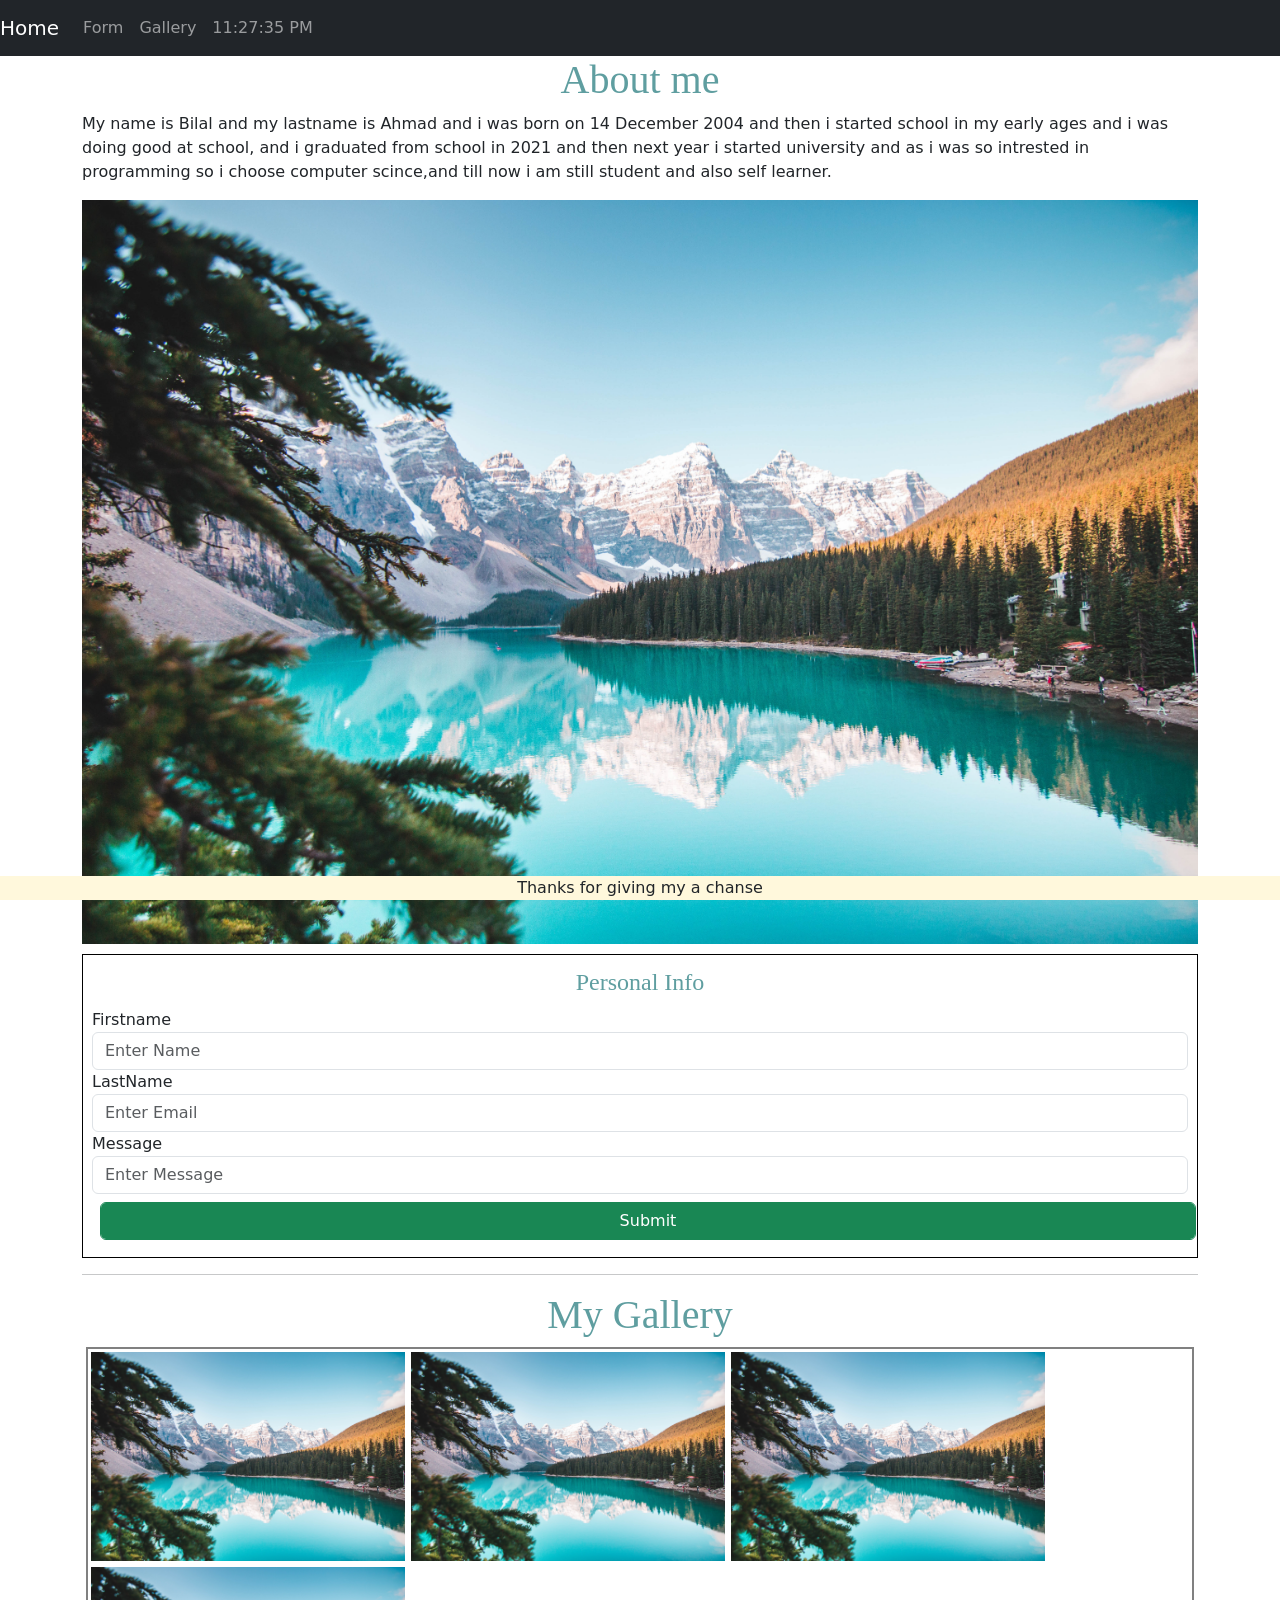
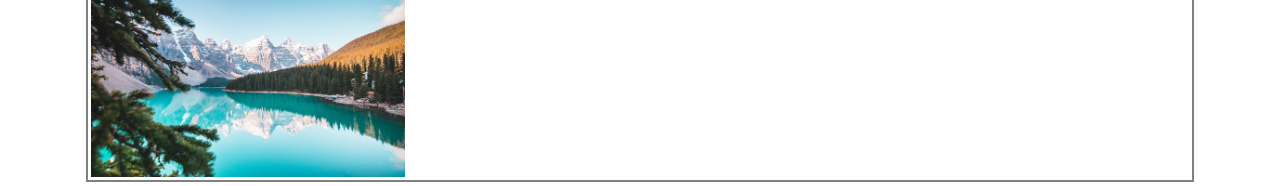
==== index.html @ bf67cea7 "Add files via upload" ====
<!DOCTYPE html>
<html lang="en">
  <head>
    <meta charset="UTF-8" />
    <meta http-equiv="X-UA-Compatible" content="IE=edge" />
    <meta name="viewport" content="width=device-width, initial-scale=1.0" />
    <title>Document</title>
    <link
      href="https://cdn.jsdelivr.net/npm/bootstrap@5.3.0-alpha3/dist/css/bootstrap.min.css"
      rel="stylesheet"
      integrity="sha384-KK94CHFLLe+nY2dmCWGMq91rCGa5gtU4mk92HdvYe+M/SXH301p5ILy+dN9+nJOZ"
      crossorigin="anonymous"
    />
    <script
      src="https://cdn.jsdelivr.net/npm/bootstrap@5.3.0-alpha3/dist/js/bootstrap.bundle.min.js"
      integrity="sha384-ENjdO4Dr2bkBIFxQpeoTz1HIcje39Wm4jDKdf19U8gI4ddQ3GYNS7NTKfAdVQSZe"
      crossorigin="anonymous"
    ></script>
    <link rel="stylesheet" href="style.css" />
  </head>
  <body>
    <nav class="navbar navbar-expand navbar-dark bg-dark sticky-top">
      <a class="navbar-brand" href="#about_me">Home</a>
      <div>
        <ul class="navbar-nav mr-auto">
          <li class="nav-item">
            <a class="nav-link" href="#form">Form</a>
          </li>
          <li class="nav-item">
            <a class="nav-link" href="#gallery">Gallery</a>
          </li>
          <li nav-item>
            <span id="time" class="nav-link"></span>
          </li>
        </ul>
      </div>
    </nav>
    <div class="container">
      <div id="about_me">
        <h1 class="title">About me</h1>
        <p>
          My name is Bilal and my lastname is Ahmad and i was born on 14
          December 2004 and then i started school in my early ages and i was
          doing good at school, and i graduated from school in 2021 and then
          next year i started university and as i was so intrested in
          programming so i choose computer scince,and till now i am still
          student and also self learner.
        </p>
      </div>
      <div>
        <a href="nature.jpg"
          ><img src="nature.jpg" alt="Nature" height="auto" width="100%"
        /></a>
      </div>
      <div id="form">
        <form class="myform">
          <legend class="title">Personal Info</legend>
          <fieldset>
            <label for="first_name">Firstname</label>
            <input
              type="text"
              name="first_name"
              class="form-control"
              placeholder="Enter Name"
            />
            <label for="last_name">LastName</label>
            <input
              type="email"
              name="email"
              class="form-control"
              placeholder="Enter Email"
            />
            <label for="message">Message</label>
            <input
              type="text"
              name="message"
              class="form-control"
              placeholder="Enter Message"
            />
            <input type="submit" class="btn btn-success form-control m-2" />
          </fieldset>
        </form>
      </div>
      <hr />
      <div id="gallery">
        <h1 class="title">My Gallery</h1>
        <div class="gallery">
          <a href="nature.jpg"
            ><img class="image" src="nature.jpg" alt="Nature"
          /></a>
          <a href="nature.jpg"
            ><img class="image" src="nature.jpg" alt="Nature"
          /></a>
          <a href="nature.jpg"
            ><img class="image" src="nature.jpg" alt="Nature"
          /></a>
          <a href="nature.jpg"
            ><img class="image" src="nature.jpg" alt="Nature"
          /></a>
        </div>
      </div>
    </div>
    <footer>Thanks for giving my a chanse</footer>
    <script src="script.js"></script>
  </body>
</html>
---- style.css ----
.title {
  text-align: center;
  color: cadetblue;
  font-family: Georgia, "Times New Roman", Times, serif;
}
.myform {
  border: solid 1px black;
  margin-top: 10px;
  padding: 9px;
}
.gallery {
  display: flex;
  flex-wrap: wrap;
  border: solid 2px gray;
  margin: 4px;
}
.image {
  width: 320px;
  height: auto;
  padding: 3px;
}
footer {
  background-color: cornsilk;
  bottom: 0;
  position: fixed;
  width: 100%;
  text-align: center;
}
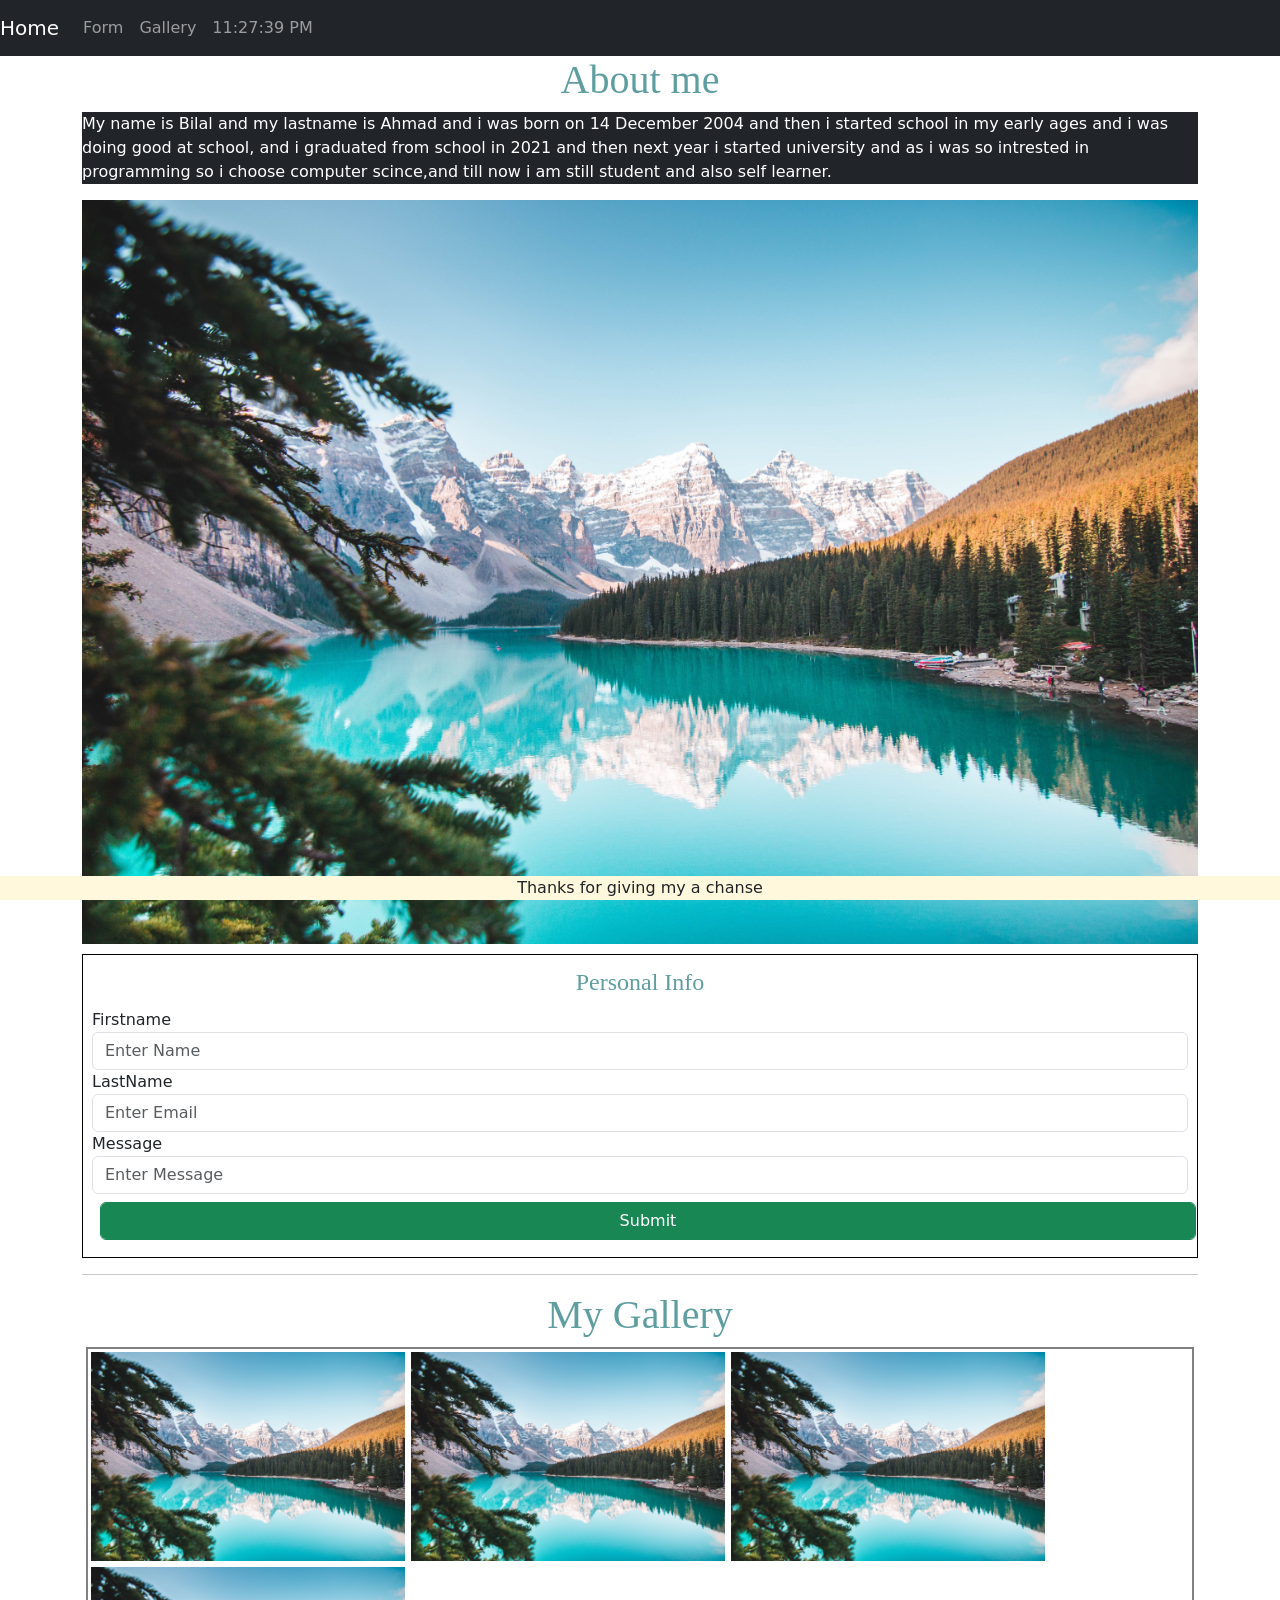
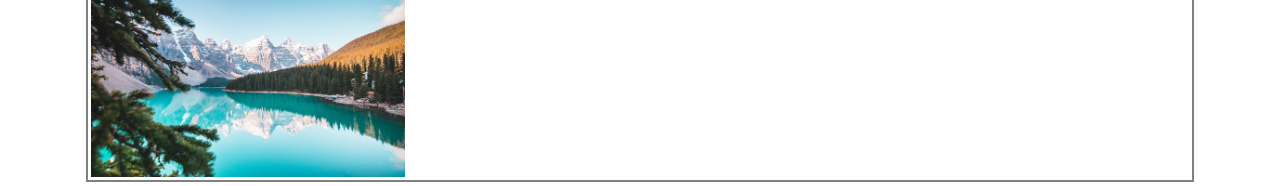
==== commit 37ac25ab: "changed" ====
--- a/index.html
+++ b/index.html
@@ -38,7 +38,7 @@
     <div class="container">
       <div id="about_me">
         <h1 class="title">About me</h1>
-        <p>
+        <p class="text-bg-dark">
           My name is Bilal and my lastname is Ahmad and i was born on 14
           December 2004 and then i started school in my early ages and i was
           doing good at school, and i graduated from school in 2021 and then
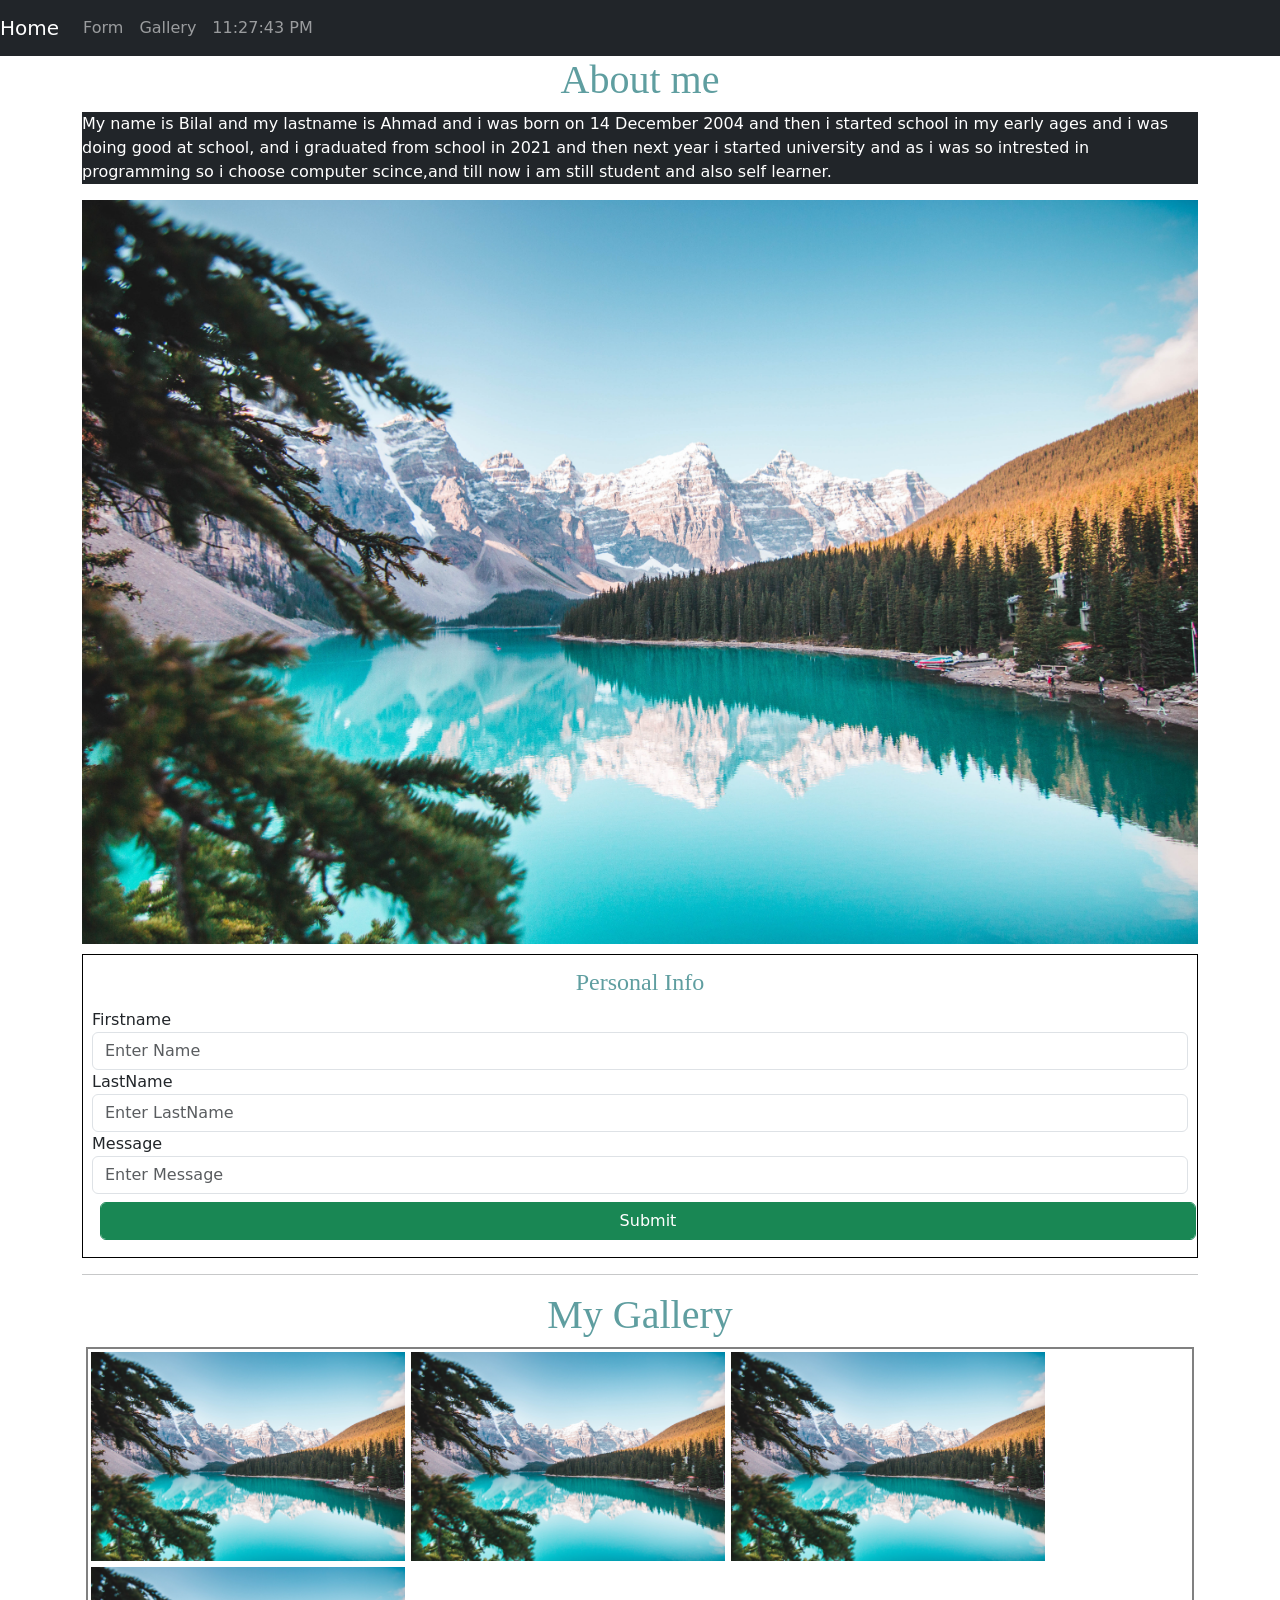
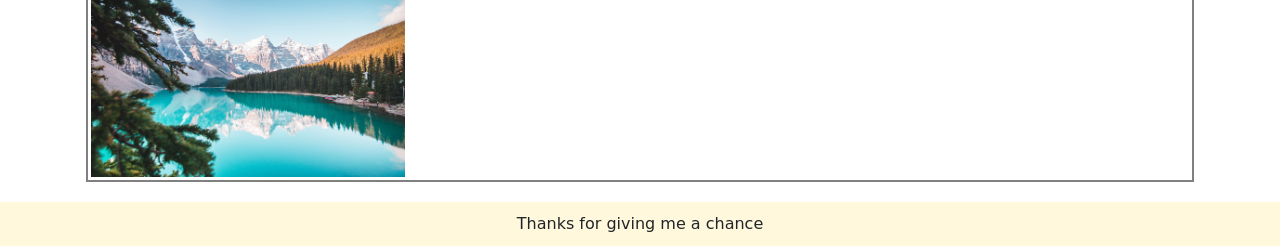
==== commit e51d5f2f: "Add project configuration and enhance website functionality -Key features implemented: -Added compre" ====
--- a/index.html
+++ b/index.html
@@ -1,106 +1,106 @@
-<!DOCTYPE html>
-<html lang="en">
-  <head>
-    <meta charset="UTF-8" />
-    <meta http-equiv="X-UA-Compatible" content="IE=edge" />
-    <meta name="viewport" content="width=device-width, initial-scale=1.0" />
-    <title>Document</title>
-    <link
-      href="https://cdn.jsdelivr.net/npm/bootstrap@5.3.0-alpha3/dist/css/bootstrap.min.css"
-      rel="stylesheet"
-      integrity="sha384-KK94CHFLLe+nY2dmCWGMq91rCGa5gtU4mk92HdvYe+M/SXH301p5ILy+dN9+nJOZ"
-      crossorigin="anonymous"
-    />
-    <script
-      src="https://cdn.jsdelivr.net/npm/bootstrap@5.3.0-alpha3/dist/js/bootstrap.bundle.min.js"
-      integrity="sha384-ENjdO4Dr2bkBIFxQpeoTz1HIcje39Wm4jDKdf19U8gI4ddQ3GYNS7NTKfAdVQSZe"
-      crossorigin="anonymous"
-    ></script>
-    <link rel="stylesheet" href="style.css" />
-  </head>
-  <body>
-    <nav class="navbar navbar-expand navbar-dark bg-dark sticky-top">
-      <a class="navbar-brand" href="#about_me">Home</a>
-      <div>
-        <ul class="navbar-nav mr-auto">
-          <li class="nav-item">
-            <a class="nav-link" href="#form">Form</a>
-          </li>
-          <li class="nav-item">
-            <a class="nav-link" href="#gallery">Gallery</a>
-          </li>
-          <li nav-item>
-            <span id="time" class="nav-link"></span>
-          </li>
-        </ul>
-      </div>
-    </nav>
-    <div class="container">
-      <div id="about_me">
-        <h1 class="title">About me</h1>
-        <p class="text-bg-dark">
-          My name is Bilal and my lastname is Ahmad and i was born on 14
-          December 2004 and then i started school in my early ages and i was
-          doing good at school, and i graduated from school in 2021 and then
-          next year i started university and as i was so intrested in
-          programming so i choose computer scince,and till now i am still
-          student and also self learner.
-        </p>
-      </div>
-      <div>
-        <a href="nature.jpg"
-          ><img src="nature.jpg" alt="Nature" height="auto" width="100%"
-        /></a>
-      </div>
-      <div id="form">
-        <form class="myform">
-          <legend class="title">Personal Info</legend>
-          <fieldset>
-            <label for="first_name">Firstname</label>
-            <input
-              type="text"
-              name="first_name"
-              class="form-control"
-              placeholder="Enter Name"
-            />
-            <label for="last_name">LastName</label>
-            <input
-              type="email"
-              name="email"
-              class="form-control"
-              placeholder="Enter Email"
-            />
-            <label for="message">Message</label>
-            <input
-              type="text"
-              name="message"
-              class="form-control"
-              placeholder="Enter Message"
-            />
-            <input type="submit" class="btn btn-success form-control m-2" />
-          </fieldset>
-        </form>
-      </div>
-      <hr />
-      <div id="gallery">
-        <h1 class="title">My Gallery</h1>
-        <div class="gallery">
-          <a href="nature.jpg"
-            ><img class="image" src="nature.jpg" alt="Nature"
-          /></a>
-          <a href="nature.jpg"
-            ><img class="image" src="nature.jpg" alt="Nature"
-          /></a>
-          <a href="nature.jpg"
-            ><img class="image" src="nature.jpg" alt="Nature"
-          /></a>
-          <a href="nature.jpg"
-            ><img class="image" src="nature.jpg" alt="Nature"
-          /></a>
-        </div>
-      </div>
-    </div>
-    <footer>Thanks for giving my a chanse</footer>
-    <script src="script.js"></script>
-  </body>
-</html>
+<!DOCTYPE html>
+<html lang="en">
+  <head>
+    <meta charset="UTF-8" />
+    <meta http-equiv="X-UA-Compatible" content="IE=edge" />
+    <meta name="viewport" content="width=device-width, initial-scale=1.0" />
+    <title>Document</title>
+    <link
+      href="https://cdn.jsdelivr.net/npm/bootstrap@5.3.0-alpha3/dist/css/bootstrap.min.css"
+      rel="stylesheet"
+      integrity="sha384-KK94CHFLLe+nY2dmCWGMq91rCGa5gtU4mk92HdvYe+M/SXH301p5ILy+dN9+nJOZ"
+      crossorigin="anonymous"
+    />
+    <script
+      src="https://cdn.jsdelivr.net/npm/bootstrap@5.3.0-alpha3/dist/js/bootstrap.bundle.min.js"
+      integrity="sha384-ENjdO4Dr2bkBIFxQpeoTz1HIcje39Wm4jDKdf19U8gI4ddQ3GYNS7NTKfAdVQSZe"
+      crossorigin="anonymous"
+    ></script>
+    <link rel="stylesheet" href="style.css" />
+  </head>
+  <body>
+    <nav class="navbar navbar-expand navbar-dark bg-dark sticky-top">
+      <a class="navbar-brand" href="#about_me">Home</a>
+      <div>
+        <ul class="navbar-nav mr-auto">
+          <li class="nav-item">
+            <a class="nav-link" href="#form">Form</a>
+          </li>
+          <li class="nav-item">
+            <a class="nav-link" href="#gallery">Gallery</a>
+          </li>
+          <li class="nav-item">
+            <span id="time" class="nav-link"></span>
+          </li>
+        </ul>
+      </div>
+    </nav>
+    <div class="container">
+      <div id="about_me">
+        <h1 class="title">About me</h1>
+        <p class="text-bg-dark">
+          My name is Bilal and my lastname is Ahmad and i was born on 14
+          December 2004 and then i started school in my early ages and i was
+          doing good at school, and i graduated from school in 2021 and then
+          next year i started university and as i was so intrested in
+          programming so i choose computer scince,and till now i am still
+          student and also self learner.
+        </p>
+      </div>
+      <div>
+        <a href="nature.jpg"
+          ><img src="nature.jpg" alt="Nature" height="auto" width="100%"
+        /></a>
+      </div>
+      <div id="form">
+        <form class="myform">
+          <legend class="title">Personal Info</legend>
+          <fieldset>
+            <label for="first_name">Firstname</label>
+            <input
+              type="text"
+              name="first_name"
+              class="form-control"
+              placeholder="Enter Name"
+            />
+            <label for="last_name">LastName</label>
+            <input
+              type="text"
+              name="last_name"
+              class="form-control"
+              placeholder="Enter LastName"
+            />
+            <label for="message">Message</label>
+            <input
+              type="text"
+              name="message"
+              class="form-control"
+              placeholder="Enter Message"
+            />
+            <button type="submit" class="btn btn-success form-control m-2">Submit</button>
+          </fieldset>
+        </form>
+      </div>
+      <hr />
+      <div id="gallery">
+        <h1 class="title">My Gallery</h1>
+        <div class="gallery">
+          <a href="nature.jpg"
+            ><img class="image" src="nature.jpg" alt="Nature"
+          /></a>
+          <a href="nature.jpg"
+            ><img class="image" src="nature.jpg" alt="Nature"
+          /></a>
+          <a href="nature.jpg"
+            ><img class="image" src="nature.jpg" alt="Nature"
+          /></a>
+          <a href="nature.jpg"
+            ><img class="image" src="nature.jpg" alt="Nature"
+          /></a>
+        </div>
+      </div>
+    </div>
+    <footer class="footer">Thanks for giving me a chance</footer>
+    <script src="script.js"></script>
+  </body>
+</html>
--- a/style.css
+++ b/style.css
@@ -1,28 +1,40 @@
-.title {
-  text-align: center;
-  color: cadetblue;
-  font-family: Georgia, "Times New Roman", Times, serif;
-}
-.myform {
-  border: solid 1px black;
-  margin-top: 10px;
-  padding: 9px;
-}
-.gallery {
-  display: flex;
-  flex-wrap: wrap;
-  border: solid 2px gray;
-  margin: 4px;
-}
-.image {
-  width: 320px;
-  height: auto;
-  padding: 3px;
-}
-footer {
-  background-color: cornsilk;
-  bottom: 0;
-  position: fixed;
-  width: 100%;
-  text-align: center;
-}
+.title {
+  text-align: center;
+  color: cadetblue;
+  font-family: Georgia, "Times New Roman", Times, serif;
+}
+.myform {
+  border: solid 1px black;
+  margin-top: 10px;
+  padding: 9px;
+}
+.gallery {
+  display: flex;
+  flex-wrap: wrap;
+  border: solid 2px gray;
+  margin: 4px;
+}
+.image {
+  width: 320px;
+  height: auto;
+  padding: 3px;
+}
+footer {
+  background-color: cornsilk;
+  text-align: center;
+  padding: 10px 0;
+  margin-top: 20px;
+}
+
+@media (max-width: 768px) {
+  .navbar-brand {
+    font-size: 14px;
+  }
+  .image {
+    width: 100%;
+    max-width: 320px;
+  }
+  footer {
+    position: relative;
+  }
+}
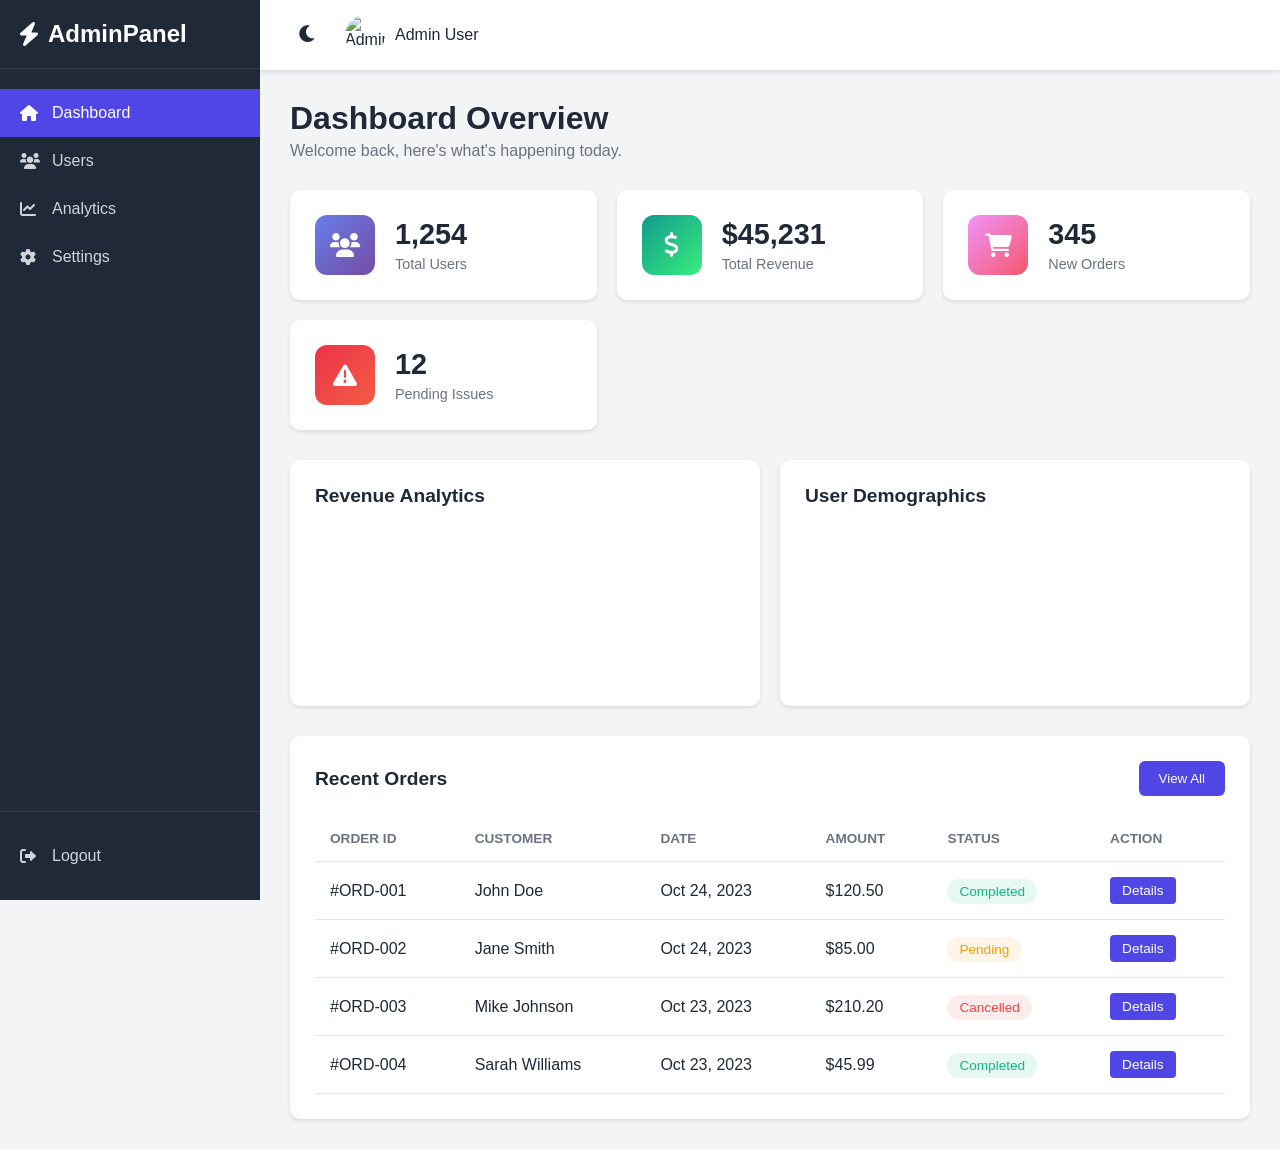
==== commit 88be800b: "update branch" ====
--- a/index.html
+++ b/index.html
@@ -1,106 +1,170 @@
 <!DOCTYPE html>
 <html lang="en">
-  <head>
-    <meta charset="UTF-8" />
-    <meta http-equiv="X-UA-Compatible" content="IE=edge" />
-    <meta name="viewport" content="width=device-width, initial-scale=1.0" />
-    <title>Document</title>
-    <link
-      href="https://cdn.jsdelivr.net/npm/bootstrap@5.3.0-alpha3/dist/css/bootstrap.min.css"
-      rel="stylesheet"
-      integrity="sha384-KK94CHFLLe+nY2dmCWGMq91rCGa5gtU4mk92HdvYe+M/SXH301p5ILy+dN9+nJOZ"
-      crossorigin="anonymous"
-    />
-    <script
-      src="https://cdn.jsdelivr.net/npm/bootstrap@5.3.0-alpha3/dist/js/bootstrap.bundle.min.js"
-      integrity="sha384-ENjdO4Dr2bkBIFxQpeoTz1HIcje39Wm4jDKdf19U8gI4ddQ3GYNS7NTKfAdVQSZe"
-      crossorigin="anonymous"
-    ></script>
-    <link rel="stylesheet" href="style.css" />
-  </head>
-  <body>
-    <nav class="navbar navbar-expand navbar-dark bg-dark sticky-top">
-      <a class="navbar-brand" href="#about_me">Home</a>
-      <div>
-        <ul class="navbar-nav mr-auto">
-          <li class="nav-item">
-            <a class="nav-link" href="#form">Form</a>
-          </li>
-          <li class="nav-item">
-            <a class="nav-link" href="#gallery">Gallery</a>
-          </li>
-          <li class="nav-item">
-            <span id="time" class="nav-link"></span>
-          </li>
-        </ul>
-      </div>
-    </nav>
+<head>
+    <meta charset="UTF-8">
+    <meta name="viewport" content="width=device-width, initial-scale=1.0">
+    <title>Admin Dashboard</title>
+    <link href="https://cdnjs.cloudflare.com/ajax/libs/font-awesome/6.0.0/css/all.min.css" rel="stylesheet">
+    <script src="https://cdn.jsdelivr.net/npm/chart.js"></script>
+    <link rel="stylesheet" href="style.css">
+</head>
+<body>
     <div class="container">
-      <div id="about_me">
-        <h1 class="title">About me</h1>
-        <p class="text-bg-dark">
-          My name is Bilal and my lastname is Ahmad and i was born on 14
-          December 2004 and then i started school in my early ages and i was
-          doing good at school, and i graduated from school in 2021 and then
-          next year i started university and as i was so intrested in
-          programming so i choose computer scince,and till now i am still
-          student and also self learner.
-        </p>
-      </div>
-      <div>
-        <a href="nature.jpg"
-          ><img src="nature.jpg" alt="Nature" height="auto" width="100%"
-        /></a>
-      </div>
-      <div id="form">
-        <form class="myform">
-          <legend class="title">Personal Info</legend>
-          <fieldset>
-            <label for="first_name">Firstname</label>
-            <input
-              type="text"
-              name="first_name"
-              class="form-control"
-              placeholder="Enter Name"
-            />
-            <label for="last_name">LastName</label>
-            <input
-              type="text"
-              name="last_name"
-              class="form-control"
-              placeholder="Enter LastName"
-            />
-            <label for="message">Message</label>
-            <input
-              type="text"
-              name="message"
-              class="form-control"
-              placeholder="Enter Message"
-            />
-            <button type="submit" class="btn btn-success form-control m-2">Submit</button>
-          </fieldset>
-        </form>
-      </div>
-      <hr />
-      <div id="gallery">
-        <h1 class="title">My Gallery</h1>
-        <div class="gallery">
-          <a href="nature.jpg"
-            ><img class="image" src="nature.jpg" alt="Nature"
-          /></a>
-          <a href="nature.jpg"
-            ><img class="image" src="nature.jpg" alt="Nature"
-          /></a>
-          <a href="nature.jpg"
-            ><img class="image" src="nature.jpg" alt="Nature"
-          /></a>
-          <a href="nature.jpg"
-            ><img class="image" src="nature.jpg" alt="Nature"
-          /></a>
-        </div>
-      </div>
+        <aside class="sidebar" id="sidebar">
+            <div class="sidebar-header">
+                <h2><i class="fas fa-bolt"></i> AdminPanel</h2>
+                <button class="close-btn" id="closeSidebar"><i class="fas fa-times"></i></button>
+            </div>
+            <nav class="sidebar-nav">
+                <a href="#" class="nav-item active" data-page="dashboard">
+                    <i class="fas fa-home"></i> Dashboard
+                </a>
+                <a href="#" class="nav-item" data-page="users">
+                    <i class="fas fa-users"></i> Users
+                </a>
+                <a href="#" class="nav-item" data-page="analytics">
+                    <i class="fas fa-chart-line"></i> Analytics
+                </a>
+                <a href="#" class="nav-item" data-page="settings">
+                    <i class="fas fa-cog"></i> Settings
+                </a>
+            </nav>
+            <div class="sidebar-footer">
+                <a href="#" class="nav-item logout">
+                    <i class="fas fa-sign-out-alt"></i> Logout
+                </a>
+            </div>
+        </aside>
+
+        <main class="main-content">
+            <header class="top-header">
+                <button class="menu-toggle" id="menuToggle">
+                    <i class="fas fa-bars"></i>
+                </button>
+                <div class="header-right">
+                    <button class="theme-toggle" id="themeToggle">
+                        <i class="fas fa-moon"></i>
+                    </button>
+                    <div class="user-profile">
+                        <img src="https://ui-avatars.com/api/?name=Admin+User&background=0D8ABC&color=fff" alt="Admin">
+                        <span>Admin User</span>
+                    </div>
+                </div>
+            </header>
+
+            <div class="content-wrapper">
+                <div class="page-header">
+                    <h1>Dashboard Overview</h1>
+                    <p>Welcome back, here's what's happening today.</p>
+                </div>
+
+                <div class="stats-grid">
+                    <div class="stat-card">
+                        <div class="stat-icon blue">
+                            <i class="fas fa-users"></i>
+                        </div>
+                        <div class="stat-info">
+                            <h3>1,254</h3>
+                            <p>Total Users</p>
+                        </div>
+                    </div>
+                    <div class="stat-card">
+                        <div class="stat-icon green">
+                            <i class="fas fa-dollar-sign"></i>
+                        </div>
+                        <div class="stat-info">
+                            <h3>$45,231</h3>
+                            <p>Total Revenue</p>
+                        </div>
+                    </div>
+                    <div class="stat-card">
+                        <div class="stat-icon orange">
+                            <i class="fas fa-shopping-cart"></i>
+                        </div>
+                        <div class="stat-info">
+                            <h3>345</h3>
+                            <p>New Orders</p>
+                        </div>
+                    </div>
+                    <div class="stat-card">
+                        <div class="stat-icon red">
+                            <i class="fas fa-exclamation-triangle"></i>
+                        </div>
+                        <div class="stat-info">
+                            <h3>12</h3>
+                            <p>Pending Issues</p>
+                        </div>
+                    </div>
+                </div>
+
+                <div class="charts-grid">
+                    <div class="chart-container">
+                        <h3>Revenue Analytics</h3>
+                        <canvas id="revenueChart"></canvas>
+                    </div>
+                    <div class="chart-container">
+                        <h3>User Demographics</h3>
+                        <canvas id="userChart"></canvas>
+                    </div>
+                </div>
+
+                <div class="table-container">
+                    <div class="table-header">
+                        <h3>Recent Orders</h3>
+                        <button class="btn-primary">View All</button>
+                    </div>
+                    <div class="table-responsive">
+                        <table>
+                            <thead>
+                                <tr>
+                                    <th>Order ID</th>
+                                    <th>Customer</th>
+                                    <th>Date</th>
+                                    <th>Amount</th>
+                                    <th>Status</th>
+                                    <th>Action</th>
+                                </tr>
+                            </thead>
+                            <tbody>
+                                <tr>
+                                    <td>#ORD-001</td>
+                                    <td>John Doe</td>
+                                    <td>Oct 24, 2023</td>
+                                    <td>$120.50</td>
+                                    <td><span class="status-badge completed">Completed</span></td>
+                                    <td><button class="btn-sm">Details</button></td>
+                                </tr>
+                                <tr>
+                                    <td>#ORD-002</td>
+                                    <td>Jane Smith</td>
+                                    <td>Oct 24, 2023</td>
+                                    <td>$85.00</td>
+                                    <td><span class="status-badge pending">Pending</span></td>
+                                    <td><button class="btn-sm">Details</button></td>
+                                </tr>
+                                <tr>
+                                    <td>#ORD-003</td>
+                                    <td>Mike Johnson</td>
+                                    <td>Oct 23, 2023</td>
+                                    <td>$210.20</td>
+                                    <td><span class="status-badge cancelled">Cancelled</span></td>
+                                    <td><button class="btn-sm">Details</button></td>
+                                </tr>
+                                <tr>
+                                    <td>#ORD-004</td>
+                                    <td>Sarah Williams</td>
+                                    <td>Oct 23, 2023</td>
+                                    <td>$45.99</td>
+                                    <td><span class="status-badge completed">Completed</span></td>
+                                    <td><button class="btn-sm">Details</button></td>
+                                </tr>
+                            </tbody>
+                        </table>
+                    </div>
+                </div>
+            </div>
+        </main>
     </div>
-    <footer class="footer">Thanks for giving me a chance</footer>
     <script src="script.js"></script>
-  </body>
+</body>
 </html>
--- a/style.css
+++ b/style.css
@@ -1,40 +1,391 @@
-.title {
-  text-align: center;
-  color: cadetblue;
-  font-family: Georgia, "Times New Roman", Times, serif;
-}
-.myform {
-  border: solid 1px black;
-  margin-top: 10px;
-  padding: 9px;
-}
-.gallery {
-  display: flex;
-  flex-wrap: wrap;
-  border: solid 2px gray;
-  margin: 4px;
-}
-.image {
-  width: 320px;
-  height: auto;
-  padding: 3px;
-}
-footer {
-  background-color: cornsilk;
-  text-align: center;
-  padding: 10px 0;
-  margin-top: 20px;
+* {
+    margin: 0;
+    padding: 0;
+    box-sizing: border-box;
+}
+
+:root {
+    --primary-color: #4f46e5;
+    --secondary-color: #818cf8;
+    --bg-color: #f3f4f6;
+    --sidebar-bg: #1f2937;
+    --text-color: #1f2937;
+    --text-light: #6b7280;
+    --card-bg: #ffffff;
+    --border-color: #e5e7eb;
+    --success: #10b981;
+    --warning: #f59e0b;
+    --danger: #ef4444;
+    --info: #3b82f6;
+}
+
+.dark-theme {
+    --bg-color: #111827;
+    --text-color: #f9fafb;
+    --text-light: #9ca3af;
+    --card-bg: #1f2937;
+    --border-color: #374151;
+}
+
+body {
+    font-family: 'Segoe UI', Tahoma, Geneva, Verdana, sans-serif;
+    background-color: var(--bg-color);
+    color: var(--text-color);
+    transition: all 0.3s ease;
+}
+
+.container {
+    display: flex;
+    min-height: 100vh;
+}
+
+/* Sidebar Styles */
+.sidebar {
+    width: 260px;
+    background-color: var(--sidebar-bg);
+    color: white;
+    position: fixed;
+    height: 100vh;
+    overflow-y: auto;
+    transition: transform 0.3s ease;
+    z-index: 1000;
+}
+
+.sidebar-header {
+    padding: 20px;
+    border-bottom: 1px solid rgba(255,255,255,0.1);
+    display: flex;
+    justify-content: space-between;
+    align-items: center;
+}
+
+.sidebar-header h2 {
+    font-size: 1.5rem;
+    display: flex;
+    align-items: center;
+    gap: 10px;
+}
+
+.close-btn {
+    background: none;
+    border: none;
+    color: white;
+    font-size: 1.2rem;
+    cursor: pointer;
+    display: none;
+}
+
+.sidebar-nav {
+    padding: 20px 0;
+}
+
+.nav-item {
+    display: flex;
+    align-items: center;
+    padding: 15px 20px;
+    color: #d1d5db;
+    text-decoration: none;
+    transition: all 0.3s ease;
+    gap: 12px;
+}
+
+.nav-item:hover,
+.nav-item.active {
+    background-color: var(--primary-color);
+    color: white;
+}
+
+.nav-item i {
+    width: 20px;
+}
+
+.sidebar-footer {
+    position: absolute;
+    bottom: 0;
+    width: 100%;
+    padding: 20px 0;
+    border-top: 1px solid rgba(255,255,255,0.1);
+}
+
+/* Main Content */
+.main-content {
+    flex: 1;
+    margin-left: 260px;
+    transition: margin-left 0.3s ease;
+}
+
+.top-header {
+    background-color: var(--card-bg);
+    padding: 15px 30px;
+    display: flex;
+    justify-content: space-between;
+    align-items: center;
+    box-shadow: 0 2px 4px rgba(0,0,0,0.1);
+    position: sticky;
+    top: 0;
+    z-index: 100;
+}
+
+.menu-toggle {
+    background: none;
+    border: none;
+    font-size: 1.5rem;
+    color: var(--text-color);
+    cursor: pointer;
+    display: none;
+}
+
+.header-right {
+    display: flex;
+    align-items: center;
+    gap: 20px;
+}
+
+.theme-toggle {
+    background: none;
+    border: none;
+    font-size: 1.2rem;
+    color: var(--text-color);
+    cursor: pointer;
+    padding: 8px;
+    border-radius: 50%;
+    transition: background 0.3s ease;
+}
+
+.theme-toggle:hover {
+    background-color: var(--bg-color);
+}
+
+.user-profile {
+    display: flex;
+    align-items: center;
+    gap: 10px;
+}
+
+.user-profile img {
+    width: 40px;
+    height: 40px;
+    border-radius: 50%;
+}
+
+/* Content Wrapper */
+.content-wrapper {
+    padding: 30px;
+}
+
+.page-header {
+    margin-bottom: 30px;
+}
+
+.page-header h1 {
+    font-size: 2rem;
+    margin-bottom: 5px;
+}
+
+.page-header p {
+    color: var(--text-light);
+}
+
+/* Stats Grid */
+.stats-grid {
+    display: grid;
+    grid-template-columns: repeat(auto-fit, minmax(240px, 1fr));
+    gap: 20px;
+    margin-bottom: 30px;
+}
+
+.stat-card {
+    background-color: var(--card-bg);
+    border-radius: 10px;
+    padding: 25px;
+    display: flex;
+    align-items: center;
+    gap: 20px;
+    box-shadow: 0 2px 4px rgba(0,0,0,0.1);
+    transition: transform 0.3s ease;
+}
+
+.stat-card:hover {
+    transform: translateY(-5px);
+}
+
+.stat-icon {
+    width: 60px;
+    height: 60px;
+    border-radius: 12px;
+    display: flex;
+    align-items: center;
+    justify-content: center;
+    font-size: 1.5rem;
+    color: white;
+}
+
+.stat-icon.blue { background: linear-gradient(135deg, #667eea, #764ba2); }
+.stat-icon.green { background: linear-gradient(135deg, #11998e, #38ef7d); }
+.stat-icon.orange { background: linear-gradient(135deg, #f093fb, #f5576c); }
+.stat-icon.red { background: linear-gradient(135deg, #eb3349, #f45c43); }
+
+.stat-info h3 {
+    font-size: 1.8rem;
+    margin-bottom: 5px;
+}
+
+.stat-info p {
+    color: var(--text-light);
+    font-size: 0.9rem;
+}
+
+/* Charts Grid */
+.charts-grid {
+    display: grid;
+    grid-template-columns: repeat(auto-fit, minmax(400px, 1fr));
+    gap: 20px;
+    margin-bottom: 30px;
+}
+
+.chart-container {
+    background-color: var(--card-bg);
+    border-radius: 10px;
+    padding: 25px;
+    box-shadow: 0 2px 4px rgba(0,0,0,0.1);
+}
+
+.chart-container h3 {
+    margin-bottom: 20px;
+    font-size: 1.2rem;
+}
+
+/* Table Container */
+.table-container {
+    background-color: var(--card-bg);
+    border-radius: 10px;
+    padding: 25px;
+    box-shadow: 0 2px 4px rgba(0,0,0,0.1);
+}
+
+.table-header {
+    display: flex;
+    justify-content: space-between;
+    align-items: center;
+    margin-bottom: 20px;
+}
+
+.table-header h3 {
+    font-size: 1.2rem;
+}
+
+.btn-primary {
+    background-color: var(--primary-color);
+    color: white;
+    border: none;
+    padding: 10px 20px;
+    border-radius: 6px;
+    cursor: pointer;
+    transition: background 0.3s ease;
+}
+
+.btn-primary:hover {
+    background-color: var(--secondary-color);
+}
+
+.table-responsive {
+    overflow-x: auto;
+}
+
+table {
+    width: 100%;
+    border-collapse: collapse;
+}
+
+th, td {
+    padding: 15px;
+    text-align: left;
+    border-bottom: 1px solid var(--border-color);
+}
+
+th {
+    font-weight: 600;
+    color: var(--text-light);
+    font-size: 0.85rem;
+    text-transform: uppercase;
+}
+
+.status-badge {
+    padding: 5px 12px;
+    border-radius: 20px;
+    font-size: 0.85rem;
+    font-weight: 500;
+}
+
+.status-badge.completed {
+    background-color: rgba(16, 185, 129, 0.1);
+    color: var(--success);
+}
+
+.status-badge.pending {
+    background-color: rgba(245, 158, 11, 0.1);
+    color: var(--warning);
+}
+
+.status-badge.cancelled {
+    background-color: rgba(239, 68, 68, 0.1);
+    color: var(--danger);
+}
+
+.btn-sm {
+    background-color: var(--primary-color);
+    color: white;
+    border: none;
+    padding: 6px 12px;
+    border-radius: 4px;
+    cursor: pointer;
+    font-size: 0.85rem;
+    transition: background 0.3s ease;
+}
+
+.btn-sm:hover {
+    background-color: var(--secondary-color);
+}
+
+/* Responsive Design */
+@media (max-width: 1024px) {
+    .charts-grid {
+        grid-template-columns: 1fr;
+    }
 }
 
 @media (max-width: 768px) {
-  .navbar-brand {
-    font-size: 14px;
-  }
-  .image {
-    width: 100%;
-    max-width: 320px;
-  }
-  footer {
-    position: relative;
-  }
-}
+    .sidebar {
+        transform: translateX(-100%);
+    }
+
+    .sidebar.active {
+        transform: translateX(0);
+    }
+
+    .close-btn {
+        display: block;
+    }
+
+    .main-content {
+        margin-left: 0;
+    }
+
+    .menu-toggle {
+        display: block;
+    }
+
+    .stats-grid {
+        grid-template-columns: 1fr;
+    }
+
+    .table-header {
+        flex-direction: column;
+        gap: 15px;
+        align-items: flex-start;
+    }
+
+    .user-profile span {
+        display: none;
+    }
+}
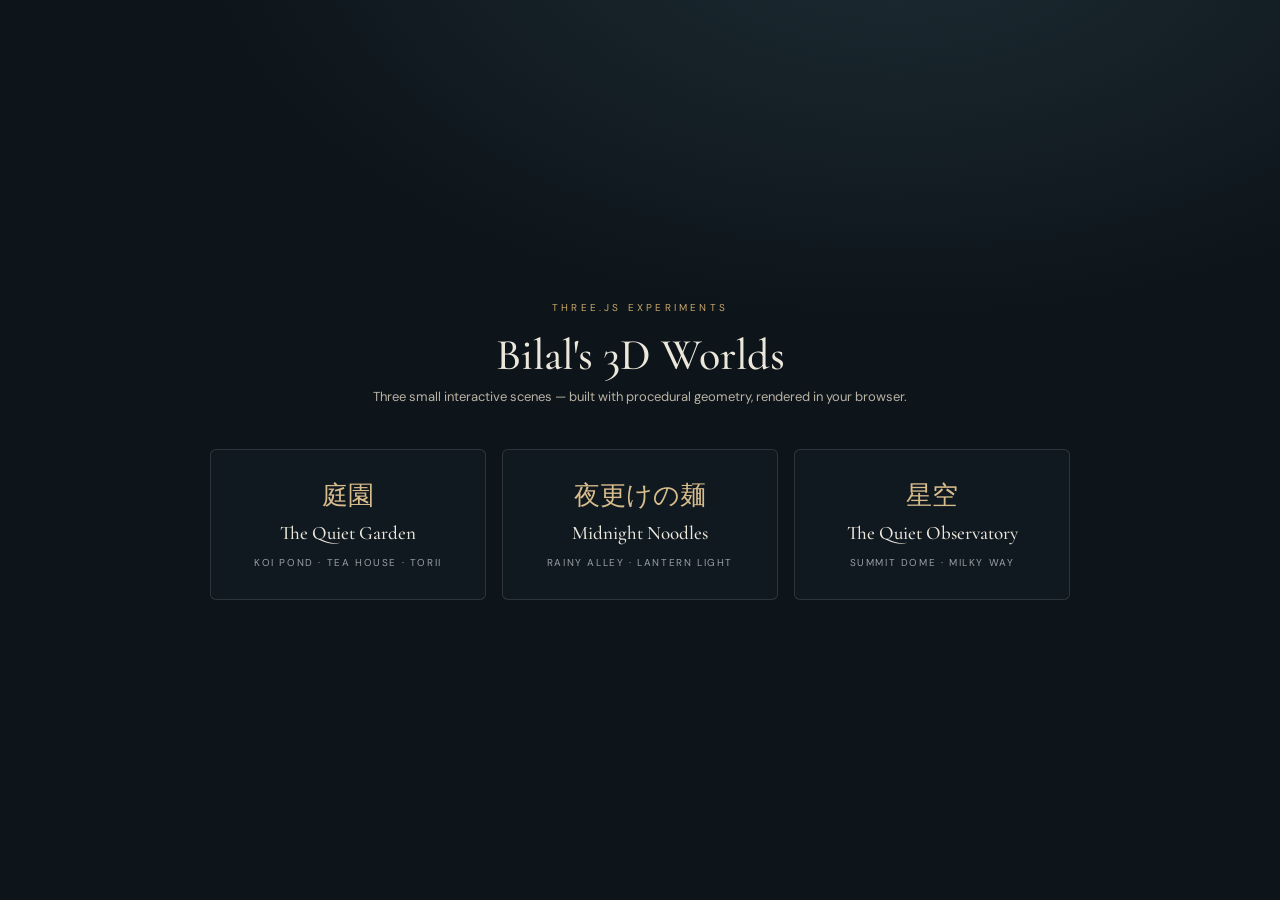
==== commit 931f210a: "Add three Three.js scenes: garden, ramen shop, observatory" ====
--- a/index.html
+++ b/index.html
@@ -1,170 +1,30 @@
-<!DOCTYPE html>
+<!doctype html>
 <html lang="en">
 <head>
-    <meta charset="UTF-8">
-    <meta name="viewport" content="width=device-width, initial-scale=1.0">
-    <title>Admin Dashboard</title>
-    <link href="https://cdnjs.cloudflare.com/ajax/libs/font-awesome/6.0.0/css/all.min.css" rel="stylesheet">
-    <script src="https://cdn.jsdelivr.net/npm/chart.js"></script>
-    <link rel="stylesheet" href="style.css">
+<meta charset="utf-8"><meta name="viewport" content="width=device-width,initial-scale=1">
+<title>Bilal's 3D Worlds</title>
+<style>
+@import url('https://fonts.googleapis.com/css2?family=Cormorant+Garamond:ital,wght@0,400;0,500;1,400&family=DM+Sans:wght@300;400;500&display=swap');
+*{box-sizing:border-box}body{margin:0;min-height:100vh;display:grid;place-items:center;background:radial-gradient(1200px 700px at 70% -10%,#1d2c33,#0d141a 60%);color:#ece7db;font-family:'DM Sans',sans-serif}
+main{width:min(860px,90vw);text-align:center;padding:60px 0}
+.kicker{font-size:10px;letter-spacing:.32em;text-transform:uppercase;color:#c9a86a}
+h1{font:500 44px 'Cormorant Garamond',serif;margin:14px 0 6px}
+p.sub{color:#b9b3a5;font-size:13px;margin:0 0 44px}
+.grid{display:grid;gap:16px;grid-template-columns:repeat(auto-fit,minmax(230px,1fr))}
+a.card{display:block;padding:28px 22px;border:1px solid #ffffff1f;border-radius:6px;background:#121b23b8;text-decoration:none;color:inherit;transition:.25s}
+a.card:hover{transform:translateY(-3px);border-color:#c9a86a66;background:#16212b}
+.card .jp{font:400 26px 'Cormorant Garamond',serif;color:#d8bd8c}
+.card h2{font:500 19px 'Cormorant Garamond',serif;margin:8px 0 6px}
+.card span{font-size:10px;letter-spacing:.16em;text-transform:uppercase;color:#9aa0a6}
+</style>
 </head>
-<body>
-    <div class="container">
-        <aside class="sidebar" id="sidebar">
-            <div class="sidebar-header">
-                <h2><i class="fas fa-bolt"></i> AdminPanel</h2>
-                <button class="close-btn" id="closeSidebar"><i class="fas fa-times"></i></button>
-            </div>
-            <nav class="sidebar-nav">
-                <a href="#" class="nav-item active" data-page="dashboard">
-                    <i class="fas fa-home"></i> Dashboard
-                </a>
-                <a href="#" class="nav-item" data-page="users">
-                    <i class="fas fa-users"></i> Users
-                </a>
-                <a href="#" class="nav-item" data-page="analytics">
-                    <i class="fas fa-chart-line"></i> Analytics
-                </a>
-                <a href="#" class="nav-item" data-page="settings">
-                    <i class="fas fa-cog"></i> Settings
-                </a>
-            </nav>
-            <div class="sidebar-footer">
-                <a href="#" class="nav-item logout">
-                    <i class="fas fa-sign-out-alt"></i> Logout
-                </a>
-            </div>
-        </aside>
-
-        <main class="main-content">
-            <header class="top-header">
-                <button class="menu-toggle" id="menuToggle">
-                    <i class="fas fa-bars"></i>
-                </button>
-                <div class="header-right">
-                    <button class="theme-toggle" id="themeToggle">
-                        <i class="fas fa-moon"></i>
-                    </button>
-                    <div class="user-profile">
-                        <img src="https://ui-avatars.com/api/?name=Admin+User&background=0D8ABC&color=fff" alt="Admin">
-                        <span>Admin User</span>
-                    </div>
-                </div>
-            </header>
-
-            <div class="content-wrapper">
-                <div class="page-header">
-                    <h1>Dashboard Overview</h1>
-                    <p>Welcome back, here's what's happening today.</p>
-                </div>
-
-                <div class="stats-grid">
-                    <div class="stat-card">
-                        <div class="stat-icon blue">
-                            <i class="fas fa-users"></i>
-                        </div>
-                        <div class="stat-info">
-                            <h3>1,254</h3>
-                            <p>Total Users</p>
-                        </div>
-                    </div>
-                    <div class="stat-card">
-                        <div class="stat-icon green">
-                            <i class="fas fa-dollar-sign"></i>
-                        </div>
-                        <div class="stat-info">
-                            <h3>$45,231</h3>
-                            <p>Total Revenue</p>
-                        </div>
-                    </div>
-                    <div class="stat-card">
-                        <div class="stat-icon orange">
-                            <i class="fas fa-shopping-cart"></i>
-                        </div>
-                        <div class="stat-info">
-                            <h3>345</h3>
-                            <p>New Orders</p>
-                        </div>
-                    </div>
-                    <div class="stat-card">
-                        <div class="stat-icon red">
-                            <i class="fas fa-exclamation-triangle"></i>
-                        </div>
-                        <div class="stat-info">
-                            <h3>12</h3>
-                            <p>Pending Issues</p>
-                        </div>
-                    </div>
-                </div>
-
-                <div class="charts-grid">
-                    <div class="chart-container">
-                        <h3>Revenue Analytics</h3>
-                        <canvas id="revenueChart"></canvas>
-                    </div>
-                    <div class="chart-container">
-                        <h3>User Demographics</h3>
-                        <canvas id="userChart"></canvas>
-                    </div>
-                </div>
-
-                <div class="table-container">
-                    <div class="table-header">
-                        <h3>Recent Orders</h3>
-                        <button class="btn-primary">View All</button>
-                    </div>
-                    <div class="table-responsive">
-                        <table>
-                            <thead>
-                                <tr>
-                                    <th>Order ID</th>
-                                    <th>Customer</th>
-                                    <th>Date</th>
-                                    <th>Amount</th>
-                                    <th>Status</th>
-                                    <th>Action</th>
-                                </tr>
-                            </thead>
-                            <tbody>
-                                <tr>
-                                    <td>#ORD-001</td>
-                                    <td>John Doe</td>
-                                    <td>Oct 24, 2023</td>
-                                    <td>$120.50</td>
-                                    <td><span class="status-badge completed">Completed</span></td>
-                                    <td><button class="btn-sm">Details</button></td>
-                                </tr>
-                                <tr>
-                                    <td>#ORD-002</td>
-                                    <td>Jane Smith</td>
-                                    <td>Oct 24, 2023</td>
-                                    <td>$85.00</td>
-                                    <td><span class="status-badge pending">Pending</span></td>
-                                    <td><button class="btn-sm">Details</button></td>
-                                </tr>
-                                <tr>
-                                    <td>#ORD-003</td>
-                                    <td>Mike Johnson</td>
-                                    <td>Oct 23, 2023</td>
-                                    <td>$210.20</td>
-                                    <td><span class="status-badge cancelled">Cancelled</span></td>
-                                    <td><button class="btn-sm">Details</button></td>
-                                </tr>
-                                <tr>
-                                    <td>#ORD-004</td>
-                                    <td>Sarah Williams</td>
-                                    <td>Oct 23, 2023</td>
-                                    <td>$45.99</td>
-                                    <td><span class="status-badge completed">Completed</span></td>
-                                    <td><button class="btn-sm">Details</button></td>
-                                </tr>
-                            </tbody>
-                        </table>
-                    </div>
-                </div>
-            </div>
-        </main>
-    </div>
-    <script src="script.js"></script>
-</body>
-</html>
+<body><main>
+<div class="kicker">Three.js experiments</div>
+<h1>Bilal's 3D Worlds</h1>
+<p class="sub">Three small interactive scenes — built with procedural geometry, rendered in your browser.</p>
+<div class="grid">
+<a class="card" href="garden/"><div class="jp">庭園</div><h2>The Quiet Garden</h2><span>Koi pond · tea house · torii</span></a>
+<a class="card" href="ramen/"><div class="jp">夜更けの麺</div><h2>Midnight Noodles</h2><span>Rainy alley · lantern light</span></a>
+<a class="card" href="observatory/"><div class="jp">星空</div><h2>The Quiet Observatory</h2><span>Summit dome · Milky Way</span></a>
+</div>
+</main></body></html>
